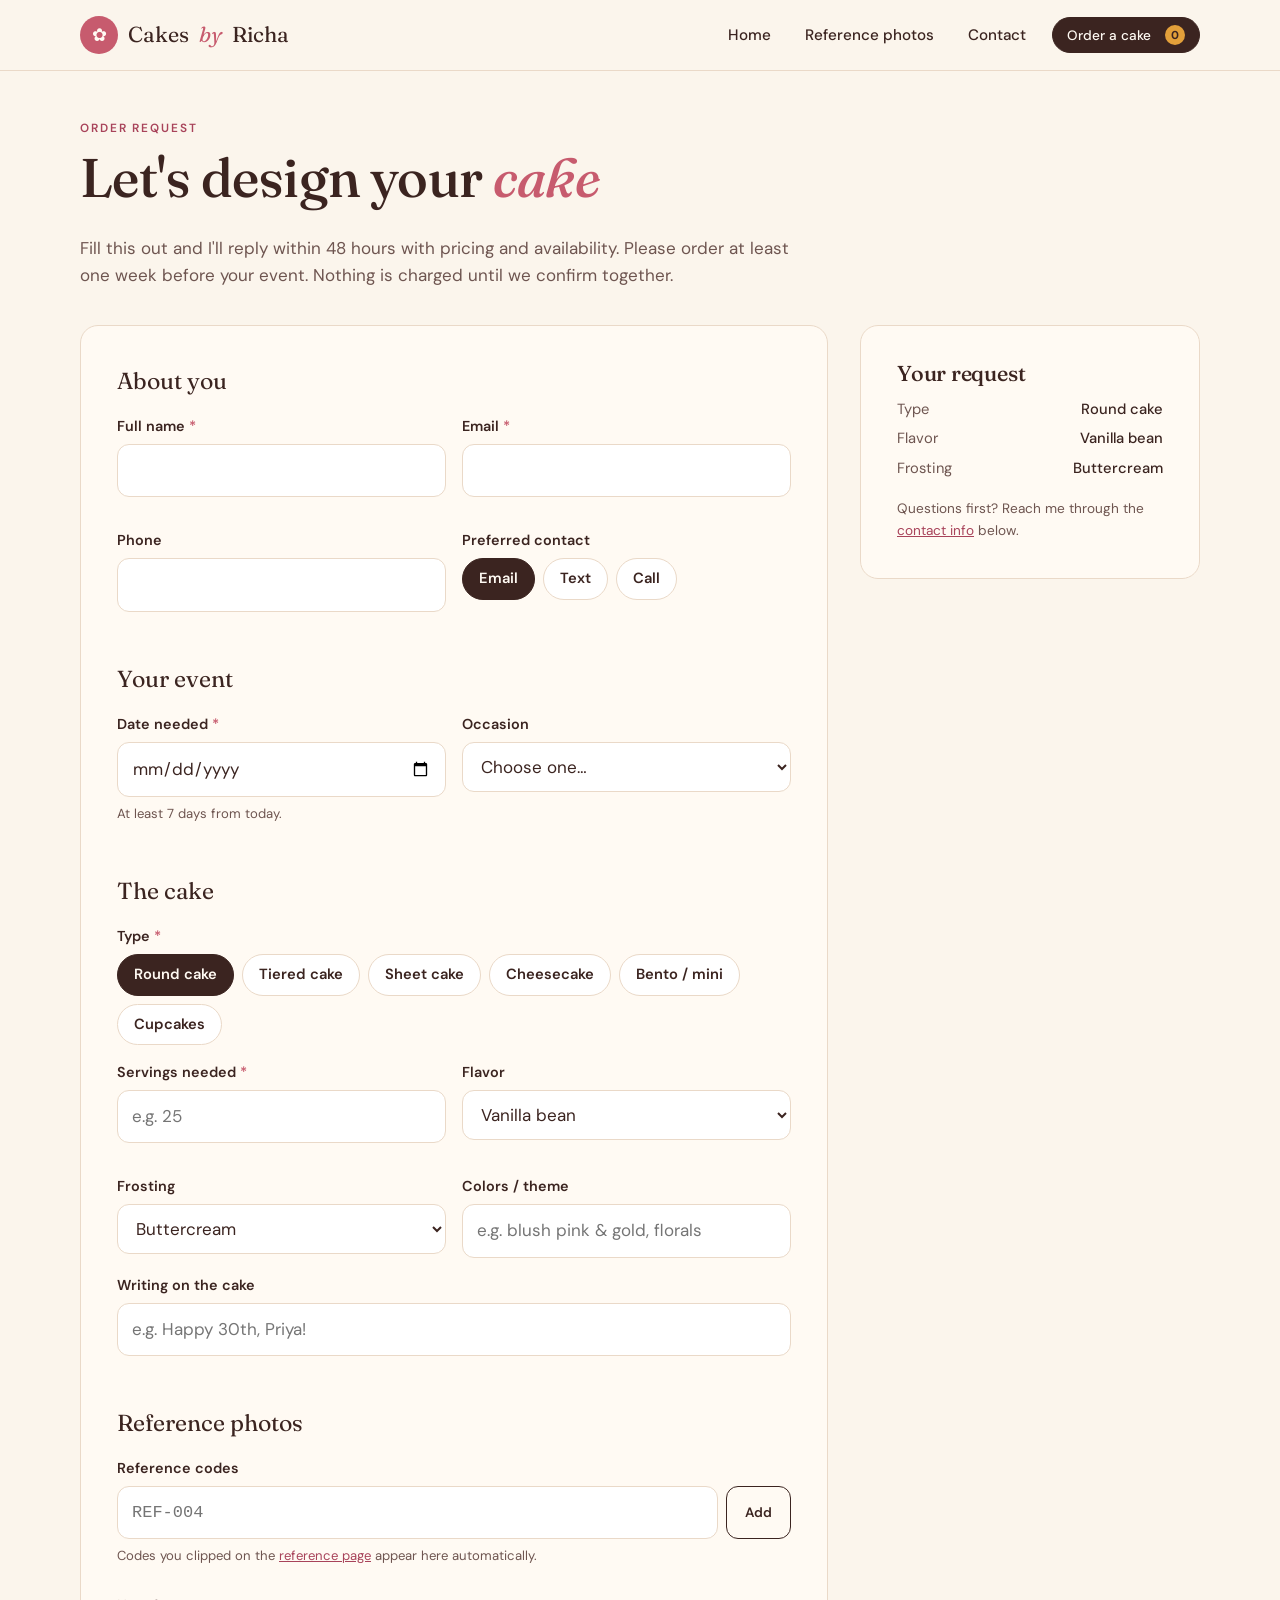
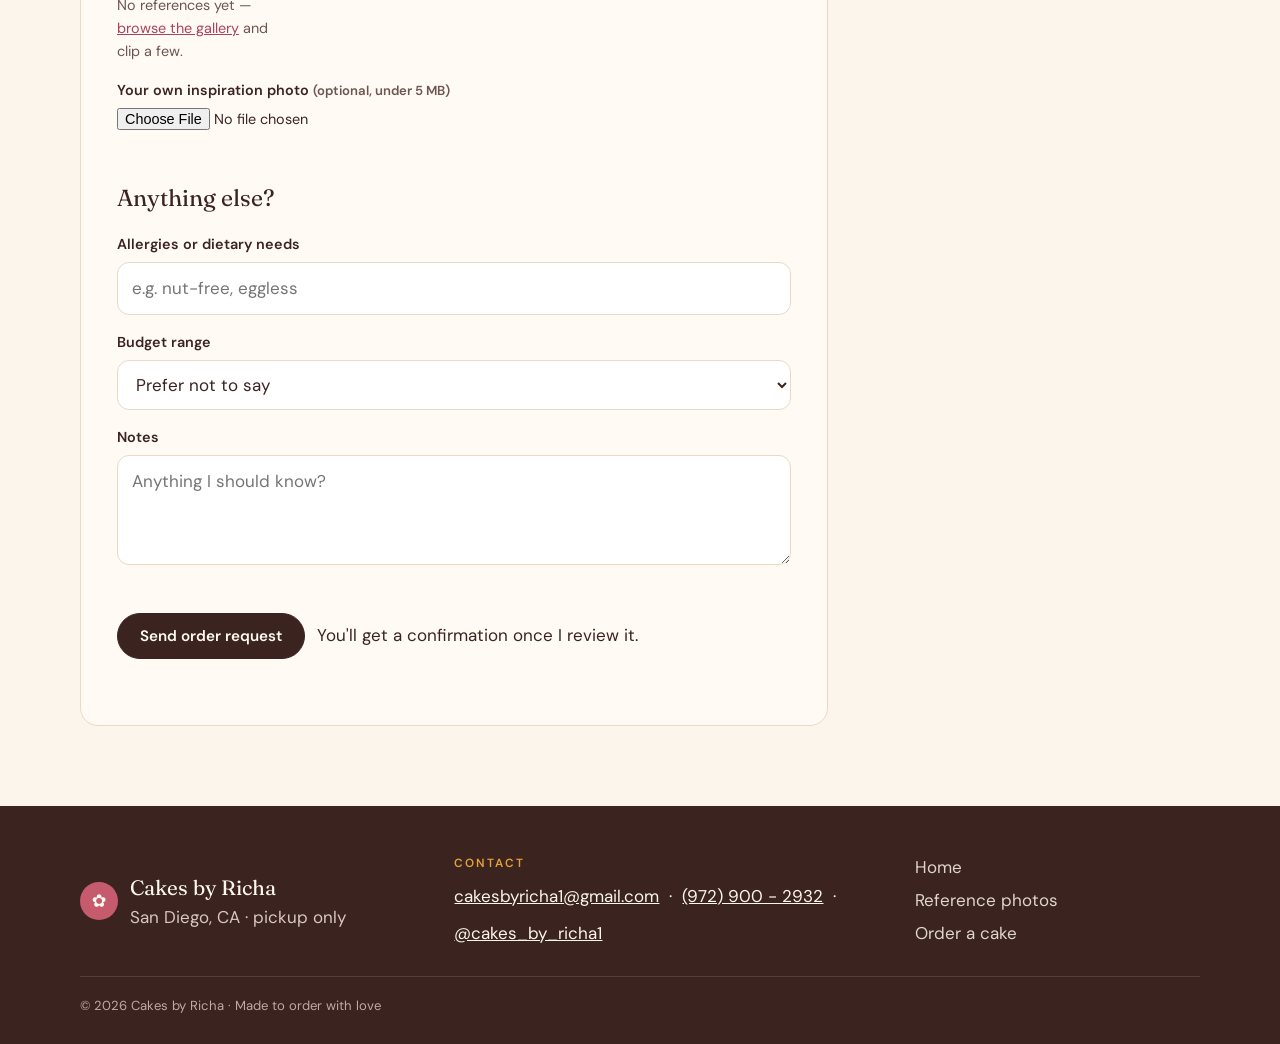
==== order.html @ 5f23ed57 "cake order site" ====
<!doctype html>
<html lang="en">
<head>
  <meta charset="utf-8">
  <meta name="viewport" content="width=device-width, initial-scale=1">
  <title>Order a Cake · Cakes by Richa</title>
  <link rel="preconnect" href="https://fonts.googleapis.com">
  <link rel="preconnect" href="https://fonts.gstatic.com" crossorigin>
  <link href="https://fonts.googleapis.com/css2?family=DM+Sans:wght@400;500;600;700&family=Fraunces:ital,opsz,wght@0,9..144,400;0,9..144,500;1,9..144,400;1,9..144,500&display=swap" rel="stylesheet">
  <link rel="stylesheet" href="css/style.css">
</head>
<body>
  <a class="skip" href="#main">Skip to content</a>
  <header class="site-header">
    <div class="wrap header-inner">
      <a class="logo" href="index.html"><span class="logo-mark" aria-hidden="true">✿</span>Cakes <em>by</em> Richa</a>
      <button class="nav-toggle" aria-expanded="false" aria-controls="nav">Menu</button>
      <nav class="site-nav" id="nav" aria-label="Main">
        <a href="index.html">Home</a>
        <a href="references.html">Reference photos</a>
        <a href="#contact">Contact</a>
        <a class="btn small" href="order.html">Order a cake <span class="badge" data-clip-count hidden>0</span></a>
      </nav>
    </div>
  </header>

  <main id="main" class="wrap">
    <div class="page-head">
      <p class="eyebrow">Order request</p>
      <h1 style="font-size:clamp(2.2rem,5vw,3.4rem)">Let's design your <em class="flourish">cake</em></h1>
      <p class="muted" style="max-width:60ch">Fill this out and I'll reply within 48 hours with pricing and availability. Please order at least one week before your event. Nothing is charged until we confirm together.</p>
    </div>

    <div class="order-layout" style="margin-top:28px">
      <form class="card" id="order-form" method="POST" enctype="multipart/form-data" novalidate>
        <!-- FormSubmit settings (action is set from js/config.js) -->
        <input type="hidden" name="_subject" value="New cake order request">
        <input type="hidden" name="_template" value="table">
        <input type="hidden" name="_captcha" value="true">
        <input type="hidden" name="_next" id="next-url">
        <input type="text" name="_honey" style="display:none" tabindex="-1" autocomplete="off">
        <input type="hidden" name="Reference codes" id="ref-codes-hidden">
        <input type="hidden" name="AI design prompt" id="ai-prompt-hidden">

        <fieldset>
          <legend>About you</legend>
          <div class="grid-2">
            <div class="field"><label for="name">Full name <span class="req">*</span></label><input id="name" name="Name" type="text" autocomplete="name" required></div>
            <div class="field"><label for="email">Email <span class="req">*</span></label><input id="email" name="email" type="email" autocomplete="email" required></div>
            <div class="field"><label for="phone">Phone</label><input id="phone" name="Phone" type="tel" autocomplete="tel"></div>
            <div class="field">
              <span class="label">Preferred contact</span>
              <div class="pill-group">
                <label><input type="radio" name="Preferred contact" value="Email" checked><span>Email</span></label>
                <label><input type="radio" name="Preferred contact" value="Text"><span>Text</span></label>
                <label><input type="radio" name="Preferred contact" value="Call"><span>Call</span></label>
              </div>
            </div>
          </div>
        </fieldset>

        <fieldset>
          <legend>Your event</legend>
          <div class="grid-2">
            <div class="field"><label for="date">Date needed <span class="req">*</span></label><input id="date" name="Date needed" type="date" required><span class="hint">At least 7 days from today.</span></div>
            <div class="field">
              <label for="occasion">Occasion</label>
              <select id="occasion" name="Occasion">
                <option value="">Choose one…</option>
                <option>Birthday</option><option>Wedding</option><option>Engagement</option>
                <option>Baby shower</option><option>Graduation</option><option>Anniversary</option>
                <option>Diwali / Dashain / festival</option><option>Just because</option><option>Other</option>
              </select>
            </div>
          </div>
        </fieldset>

        <fieldset>
          <legend>The cake</legend>
          <div class="field">
            <span class="label">Type <span class="req">*</span></span>
            <div class="pill-group" id="type-group">
              <label><input type="radio" name="Cake type" value="Round cake" checked><span>Round cake</span></label>
              <label><input type="radio" name="Cake type" value="Tiered cake"><span>Tiered cake</span></label>
              <label><input type="radio" name="Cake type" value="Sheet cake"><span>Sheet cake</span></label>
              <label><input type="radio" name="Cake type" value="Cheesecake"><span>Cheesecake</span></label>
              <label><input type="radio" name="Cake type" value="Bento / mini"><span>Bento / mini</span></label>
              <label><input type="radio" name="Cake type" value="Cupcakes"><span>Cupcakes</span></label>
            </div>
          </div>
          <div class="grid-2">
            <div class="field"><label for="servings">Servings needed <span class="req">*</span></label><input id="servings" name="Servings" type="number" min="1" placeholder="e.g. 25" required></div>
            <div class="field">
              <label for="flavor">Flavor</label>
              <select id="flavor" name="Flavor">
                <option>Vanilla bean</option><option>Chocolate fudge</option><option>Red velvet</option>
                <option>Gulab jamun</option><option>Ras malai</option><option>Mango</option>
                <option>Pistachio cardamom</option><option>Funfetti</option><option>Other (describe below)</option>
              </select>
            </div>
            <div class="field">
              <label for="frosting">Frosting</label>
              <select id="frosting" name="Frosting">
                <option>Buttercream</option><option>Whipped cream</option><option>Cream cheese</option>
                <option>Chocolate ganache</option><option>Not sure — your call</option>
              </select>
            </div>
            <div class="field"><label for="colors">Colors / theme</label><input id="colors" name="Colors / theme" type="text" placeholder="e.g. blush pink & gold, florals"></div>
          </div>
          <div class="field"><label for="message">Writing on the cake</label><input id="message" name="Message on cake" type="text" maxlength="60" placeholder="e.g. Happy 30th, Priya!"></div>
        </fieldset>

        <fieldset>
          <legend>Reference photos</legend>
          <div class="field">
            <label for="code-input">Reference codes</label>
            <div class="code-entry">
              <input id="code-input" type="text" placeholder="REF-004" aria-describedby="code-hint">
              <button class="btn small ghost" type="button" id="code-add">Add</button>
            </div>
            <span class="hint" id="code-hint">Codes you clipped on the <a href="references.html">reference page</a> appear here automatically.</span>
            <div class="ref-chips" id="ref-chips"></div>
          </div>
          <div class="field">
            <label for="inspiration">Your own inspiration photo <span class="hint">(optional, under 5&nbsp;MB)</span></label>
            <input id="inspiration" name="attachment" type="file" accept="image/*">
          </div>
        </fieldset>

        <fieldset id="ai-section" hidden>
          <legend>AI design preview <span class="hint" style="font-family:var(--body);font-size:.85rem">· beta</span></legend>
          <div class="ai-box">
            <h3>✨ See it before it's baked</h3>
            <p class="muted" style="font-size:.95rem">Describe your dream cake. The preview blends your words with your reference photos and the details above. It's a mock-up for inspiration — the real cake is hand-decorated and may differ.</p>
            <div class="field" style="margin-top:14px">
              <label for="ai-prompt">Describe the design</label>
              <textarea id="ai-prompt" placeholder="Two tiers, the rosettes from REF-001 on the bottom tier, gold drip on top, fresh marigolds cascading down one side…"></textarea>
            </div>
            <div class="submit-row">
              <button class="btn saffron" type="button" id="ai-go">Generate preview</button>
              <span class="hint" id="ai-left"></span>
            </div>
            <p class="ai-status" id="ai-status" role="status"></p>
            <div class="ai-result" id="ai-result" hidden>
              <img id="ai-img" alt="AI-generated cake design preview">
              <div class="submit-row">
                <button class="btn small" type="button" id="ai-attach">Attach this design to my order</button>
                <a class="btn small ghost" id="ai-download" download="cake-design.png">Download</a>
                <span class="attached-flag" id="ai-attached" hidden>✓ Attached</span>
              </div>
            </div>
            <input type="file" name="attachment_ai_design" id="ai-file" hidden>
          </div>
        </fieldset>

        <fieldset>
          <legend>Anything else?</legend>
          <div class="field"><label for="allergies">Allergies or dietary needs</label><input id="allergies" name="Allergies / dietary" type="text" placeholder="e.g. nut-free, eggless"></div>
          <div class="field"><label for="budget">Budget range</label>
            <select id="budget" name="Budget">
              <option value="">Prefer not to say</option><option>Under $75</option><option>$75 – $150</option>
              <option>$150 – $300</option><option>$300+</option>
            </select>
          </div>
          <div class="field"><label for="notes">Notes</label><textarea id="notes" name="Notes" placeholder="Anything I should know?"></textarea></div>
        </fieldset>

        <div class="submit-row">
          <button class="btn" type="submit">Send order request</button>
          <span class="hint">You'll get a confirmation once I review it.</span>
        </div>
        <p class="ai-status err" id="form-error" role="alert"></p>
      </form>

      <aside class="card summary" aria-label="Order summary">
        <h3>Your request</h3>
        <dl id="summary"></dl>
        <p class="muted" style="font-size:.85rem;margin-top:18px">Questions first? Reach me through the <a href="#contact">contact info</a> below.</p>
      </aside>
    </div>
  </main>

  <footer id="site-footer"></footer>

  <script src="js/config.js"></script>
  <script src="js/references-data.js"></script>
  <script src="js/common.js"></script>
  <script src="js/order.js"></script>
</body>
</html>
---- css/style.css ----
/* ===== Cakes by Richa ===== */
:root {
  --cream: #fbf5ec;
  --paper: #fffaf3;
  --cocoa: #3b2420;
  --cocoa-soft: #6e5550;
  --rose: #c75b6e;
  --rose-deep: #a8435a;
  --blush: #f4d9d6;
  --saffron: #e3a03a;
  --pistachio: #a9b98a;
  --line: #ead9c8;
  --radius: 18px;
  --shadow: 0 1px 2px rgba(59,36,32,.06), 0 12px 32px -12px rgba(59,36,32,.18);
  --display: "Fraunces", Georgia, serif;
  --body: "DM Sans", system-ui, -apple-system, sans-serif;
}
* { box-sizing: border-box; }
html { scroll-behavior: smooth; }
body {
  margin: 0; background: var(--cream); color: var(--cocoa);
  font-family: var(--body); font-size: 17px; line-height: 1.6;
  -webkit-font-smoothing: antialiased;
}
img { max-width: 100%; display: block; }
a { color: var(--rose-deep); }
h1, h2, h3 { font-family: var(--display); font-weight: 500; line-height: 1.1; margin: 0 0 .5em; letter-spacing: -.01em; }
h1 { font-size: clamp(2.6rem, 6vw, 4.6rem); }
h2 { font-size: clamp(1.9rem, 3.6vw, 2.7rem); }
h3 { font-size: 1.35rem; }
em.flourish { font-style: italic; color: var(--rose); }
.eyebrow { text-transform: uppercase; letter-spacing: .16em; font-size: .74rem; font-weight: 600; color: var(--rose-deep); margin: 0 0 .6rem; }
.muted { color: var(--cocoa-soft); margin: 0; }
.wrap { width: min(1120px, 100% - 32px); margin-inline: auto; }
.section { padding: clamp(56px, 9vw, 104px) 0; }
.skip { position: absolute; left: -999px; }
.skip:focus { left: 16px; top: 16px; background: var(--paper); padding: 8px 12px; z-index: 99; }
:focus-visible { outline: 3px solid var(--saffron); outline-offset: 3px; border-radius: 6px; }

/* ---- Header ---- */
.site-header {
  position: sticky; top: 0; z-index: 40;
  background: color-mix(in srgb, var(--cream) 88%, transparent);
  backdrop-filter: blur(10px); border-bottom: 1px solid var(--line);
}
.header-inner { display: flex; align-items: center; justify-content: space-between; height: 70px; }
.logo { display: flex; align-items: center; gap: 10px; text-decoration: none; color: var(--cocoa); font-family: var(--display); font-size: 1.35rem; }
.logo-mark { display: grid; place-items: center; width: 38px; height: 38px; border-radius: 50%; background: var(--rose); color: var(--paper); font-size: 1.1rem; }
.logo em { color: var(--rose); }
.site-nav { display: flex; gap: 6px; align-items: center; }
.site-nav a { text-decoration: none; color: var(--cocoa); padding: 8px 14px; border-radius: 999px; font-weight: 500; font-size: .95rem; }
.site-nav a:hover { background: var(--blush); }
.site-nav a[aria-current="page"] { background: var(--cocoa); color: var(--paper); }
.site-nav .btn { margin-left: 6px; }
.badge { display: inline-grid; place-items: center; min-width: 20px; height: 20px; padding: 0 6px; margin-left: 6px; border-radius: 999px; background: var(--saffron); color: var(--cocoa); font-size: .72rem; font-weight: 700; }
.nav-toggle { display: none; background: none; border: 1px solid var(--line); border-radius: 10px; padding: 8px 12px; font: inherit; color: var(--cocoa); }
@media (max-width: 760px) {
  .nav-toggle { display: block; }
  .site-nav { display: none; position: absolute; top: 70px; left: 0; right: 0; flex-direction: column; align-items: stretch; padding: 12px 16px 20px; background: var(--cream); border-bottom: 1px solid var(--line); }
  .nav-open .site-nav { display: flex; }
  .site-nav .btn { margin: 6px 0 0; }
}

/* ---- Buttons ---- */
.btn {
  display: inline-flex; align-items: center; justify-content: center; gap: 8px;
  padding: 12px 22px; border-radius: 999px; border: 1.5px solid var(--cocoa);
  background: var(--cocoa); color: var(--paper); font: 600 .95rem var(--body);
  text-decoration: none; cursor: pointer; transition: transform .15s, background .15s;
}
.btn:hover { transform: translateY(-1px); background: var(--rose-deep); border-color: var(--rose-deep); }
.btn.ghost { background: transparent; color: var(--cocoa); }
.btn.ghost:hover { background: var(--blush); }
.btn.small { padding: 7px 14px; font-size: .85rem; }
.btn.saffron { background: var(--saffron); border-color: var(--saffron); color: var(--cocoa); }
.btn[disabled] { opacity: .55; cursor: wait; transform: none; }
.site-nav a.btn { color: var(--paper); }
.site-nav a.btn:hover { background: var(--rose-deep); }

/* ---- Hero ---- */
.hero { padding: clamp(48px, 8vw, 96px) 0 clamp(40px, 6vw, 72px); position: relative; overflow: hidden; }
.hero-grid { display: grid; grid-template-columns: 1.1fr .9fr; gap: clamp(24px, 5vw, 64px); align-items: center; }
.hero p.lede { font-size: 1.18rem; color: var(--cocoa-soft); max-width: 34ch; }
.hero-actions { display: flex; gap: 12px; flex-wrap: wrap; margin-top: 28px; }
.hero-art { position: relative; aspect-ratio: 1; }
.hero-art .plate { position: absolute; inset: 6%; border-radius: 50%; background: radial-gradient(circle at 50% 40%, var(--blush), #ecc4c0 70%); }
.hero-art img { position: absolute; inset: 14%; width: 72%; height: 72%; object-fit: cover; border-radius: 50%; box-shadow: var(--shadow); }
.hero-art .sticker { position: absolute; right: 0; bottom: 8%; background: var(--saffron); color: var(--cocoa); font-family: var(--display); font-style: italic; padding: 14px 18px; border-radius: 50%; width: 120px; height: 120px; display: grid; place-items: center; text-align: center; line-height: 1.15; transform: rotate(-10deg); box-shadow: var(--shadow); }
@media (max-width: 800px) { .hero-grid { grid-template-columns: 1fr; } .hero-art { max-width: 380px; margin: 0 auto; } }

/* ---- Cards / grids ---- */
.how { display: grid; grid-template-columns: repeat(3, 1fr); gap: 20px; margin-top: 36px; }
.how li { list-style: none; background: var(--paper); border: 1px solid var(--line); border-radius: var(--radius); padding: 28px; }
.how .num { font-family: var(--display); font-size: 2.4rem; color: var(--rose); font-style: italic; line-height: 1; }
.how ol, ol.how { padding: 0; margin-top: 36px; }
@media (max-width: 760px) { .how { grid-template-columns: 1fr; } }

.flavors { display: flex; flex-wrap: wrap; gap: 10px; margin-top: 24px; }
.flavors span { padding: 8px 16px; border-radius: 999px; background: var(--paper); border: 1px solid var(--line); font-size: .95rem; }
.band { background: var(--cocoa); color: var(--cream); }
.band h2 { color: var(--paper); }
.band .eyebrow { color: var(--saffron); }
.band .muted { color: #d9c7c0; }
.split { display: grid; grid-template-columns: 1fr 1fr; gap: 48px; align-items: center; }
@media (max-width: 760px) { .split { grid-template-columns: 1fr; } }
.peek { display: grid; grid-template-columns: repeat(3, 1fr); gap: 12px; }
.peek img { border-radius: 14px; aspect-ratio: 1; object-fit: cover; }

/* ---- Reference gallery ---- */
.page-head { padding: 48px 0 8px; }
.toolbar { display: flex; flex-wrap: wrap; gap: 10px; align-items: center; margin: 24px 0 28px; }
.chip-filter { padding: 8px 16px; border-radius: 999px; border: 1px solid var(--line); background: var(--paper); font: 500 .9rem var(--body); color: var(--cocoa); cursor: pointer; }
.chip-filter[aria-pressed="true"] { background: var(--cocoa); color: var(--paper); border-color: var(--cocoa); }
.search { margin-left: auto; padding: 9px 16px; border-radius: 999px; border: 1px solid var(--line); background: var(--paper); font: inherit; min-width: 220px; }
@media (max-width: 600px) { .search { margin-left: 0; width: 100%; } }
.gallery { display: grid; grid-template-columns: repeat(auto-fill, minmax(240px, 1fr)); gap: 22px; padding-bottom: 120px; }
.ref-card { background: var(--paper); border: 1px solid var(--line); border-radius: var(--radius); overflow: hidden; display: flex; flex-direction: column; transition: box-shadow .2s, border-color .2s; }
.ref-card:hover { box-shadow: var(--shadow); }
.ref-card.clipped { border-color: var(--rose); box-shadow: 0 0 0 2px var(--rose); }
.ref-card figure { margin: 0; position: relative; aspect-ratio: 4/5; background: var(--blush); }
.ref-card figure img { width: 100%; height: 100%; object-fit: cover; }
.ref-code { position: absolute; top: 12px; left: 12px; background: var(--paper); color: var(--cocoa); font: 700 .78rem/1 ui-monospace, "SF Mono", Menlo, monospace; letter-spacing: .06em; padding: 7px 10px; border-radius: 8px; }
.ref-body { padding: 16px 18px 18px; display: flex; flex-direction: column; gap: 4px; flex: 1; }
.ref-body h3 { font-size: 1.12rem; margin: 0; }
.ref-body .muted { font-size: .9rem; }
.ref-actions { display: flex; gap: 8px; margin-top: auto; padding-top: 12px; }
.clip-btn { flex: 1; }
.clip-btn[aria-pressed="true"] { background: var(--rose); border-color: var(--rose); color: var(--paper); }

.tray {
  position: fixed; left: 50%; bottom: 20px; transform: translate(-50%, 140%);
  display: flex; align-items: center; gap: 14px; background: var(--cocoa); color: var(--cream);
  padding: 10px 10px 10px 20px; border-radius: 999px; box-shadow: 0 18px 40px -12px rgba(0,0,0,.4);
  transition: transform .3s ease; z-index: 50; max-width: calc(100% - 32px);
}
.tray.show { transform: translate(-50%, 0); }
.tray .codes { font: 600 .82rem ui-monospace, Menlo, monospace; white-space: nowrap; overflow: hidden; text-overflow: ellipsis; max-width: 40vw; color: var(--saffron); }
.tray button.link { background: none; border: 0; color: #d9c7c0; font: inherit; cursor: pointer; text-decoration: underline; font-size: .85rem; }

/* ---- Order form ---- */
.order-layout { display: grid; grid-template-columns: 1fr 340px; gap: 32px; align-items: start; padding-bottom: 80px; }
@media (max-width: 900px) { .order-layout { grid-template-columns: 1fr; } }
.card { background: var(--paper); border: 1px solid var(--line); border-radius: var(--radius); padding: clamp(20px, 4vw, 36px); }
fieldset { border: 0; padding: 0; margin: 0 0 32px; }
legend { font-family: var(--display); font-size: 1.45rem; padding: 0; margin-bottom: 16px; }
.grid-2 { display: grid; grid-template-columns: 1fr 1fr; gap: 16px; }
@media (max-width: 600px) { .grid-2 { grid-template-columns: 1fr; } }
.field { display: flex; flex-direction: column; gap: 6px; margin-bottom: 16px; }
.field label, .label { font-weight: 600; font-size: .9rem; }
.field .hint { font-size: .82rem; color: var(--cocoa-soft); }
input[type=text], input[type=email], input[type=tel], input[type=date], input[type=number], select, textarea {
  width: 100%; padding: 12px 14px; border-radius: 12px; border: 1.5px solid var(--line);
  background: #fff; font: inherit; color: var(--cocoa);
}
input:focus, select:focus, textarea:focus { outline: none; border-color: var(--rose); box-shadow: 0 0 0 3px var(--blush); }
textarea { min-height: 110px; resize: vertical; }
.req { color: var(--rose); }
.pill-group { display: flex; flex-wrap: wrap; gap: 8px; }
.pill-group label { cursor: pointer; }
.pill-group input { position: absolute; opacity: 0; pointer-events: none; }
.pill-group span { display: inline-block; padding: 8px 16px; border-radius: 999px; border: 1.5px solid var(--line); background: #fff; font-size: .92rem; }
.pill-group input:checked + span { background: var(--cocoa); color: var(--paper); border-color: var(--cocoa); }
.pill-group input:focus-visible + span { outline: 3px solid var(--saffron); outline-offset: 2px; }

.code-entry { display: flex; gap: 8px; }
.code-entry input { font-family: ui-monospace, Menlo, monospace; text-transform: uppercase; }
.ref-chips { display: grid; grid-template-columns: repeat(auto-fill, minmax(150px, 1fr)); gap: 10px; margin-top: 12px; }
.ref-chip { display: flex; align-items: center; gap: 10px; background: #fff; border: 1.5px solid var(--line); border-radius: 12px; padding: 6px 8px 6px 6px; }
.ref-chip img { width: 44px; height: 44px; object-fit: cover; border-radius: 8px; background: var(--blush); }
.ref-chip .c { font: 700 .78rem ui-monospace, Menlo, monospace; }
.ref-chip .t { font-size: .76rem; color: var(--cocoa-soft); line-height: 1.2; }
.ref-chip button { margin-left: auto; border: 0; background: none; font-size: 1.1rem; color: var(--cocoa-soft); cursor: pointer; padding: 2px 6px; }
.ref-chip.unknown { border-style: dashed; }
.empty-note { font-size: .9rem; color: var(--cocoa-soft); margin: 10px 0 0; }

.ai-box { border: 1.5px dashed var(--saffron); background: #fff8ec; border-radius: var(--radius); padding: 22px; }
.ai-box h3 { display: flex; align-items: center; gap: 8px; }
.ai-result { margin-top: 16px; display: grid; gap: 12px; }
.ai-result img { border-radius: 14px; border: 1px solid var(--line); background: #fff; }
.ai-status { font-size: .9rem; color: var(--cocoa-soft); min-height: 1.4em; margin: 10px 0 0; }
.ai-status.err { color: #b3261e; }
.spinner { width: 16px; height: 16px; border: 2px solid currentColor; border-right-color: transparent; border-radius: 50%; display: inline-block; animation: spin .8s linear infinite; vertical-align: -3px; }
@keyframes spin { to { transform: rotate(360deg); } }
.attached-flag { font-size: .85rem; color: #3f6b2f; font-weight: 600; }

.summary { position: sticky; top: 90px; }
.summary h3 { margin-bottom: 12px; }
.summary dl { margin: 0; display: grid; grid-template-columns: auto 1fr; gap: 6px 14px; font-size: .92rem; }
.summary dt { color: var(--cocoa-soft); }
.summary dd { margin: 0; text-align: right; font-weight: 500; overflow-wrap: anywhere; }
.submit-row { display: flex; gap: 12px; align-items: center; flex-wrap: wrap; }

/* ---- Footer ---- */
footer { background: var(--cocoa); color: var(--cream); margin-top: 0; }
.footer-inner { display: grid; grid-template-columns: 1.2fr 1.5fr 1fr; gap: 32px; padding: 48px 0 28px; width: min(1120px, 100% - 32px); margin: 0 auto; }
.footer-brand { display: flex; gap: 12px; align-items: center; }
.footer-name { font-family: var(--display); font-size: 1.3rem; margin: 0; }
footer .muted { color: #d9c7c0; }
footer .eyebrow { color: var(--saffron); }
footer a { color: var(--cream); }
.contact-links { display: flex; flex-wrap: wrap; gap: 10px; margin: 0; }
.footer-nav { display: flex; flex-direction: column; gap: 6px; }
.footer-nav a { text-decoration: none; opacity: .85; }
.footer-nav a:hover { opacity: 1; text-decoration: underline; }
.footer-fine { width: min(1120px, 100% - 32px); margin: 0 auto; padding: 18px 0 28px; border-top: 1px solid rgba(255,255,255,.12); font-size: .82rem; color: #bfa9a2; }
@media (max-width: 760px) { .footer-inner { grid-template-columns: 1fr; } }

/* fixes */
.band .flavors span { background: transparent; color: var(--cream); border-color: rgba(255,250,243,.28); }
.code-entry { align-items: stretch; }
.code-entry .btn { border-radius: 12px; padding-inline: 18px; }
input[type=file] { font: inherit; font-size: .9rem; }
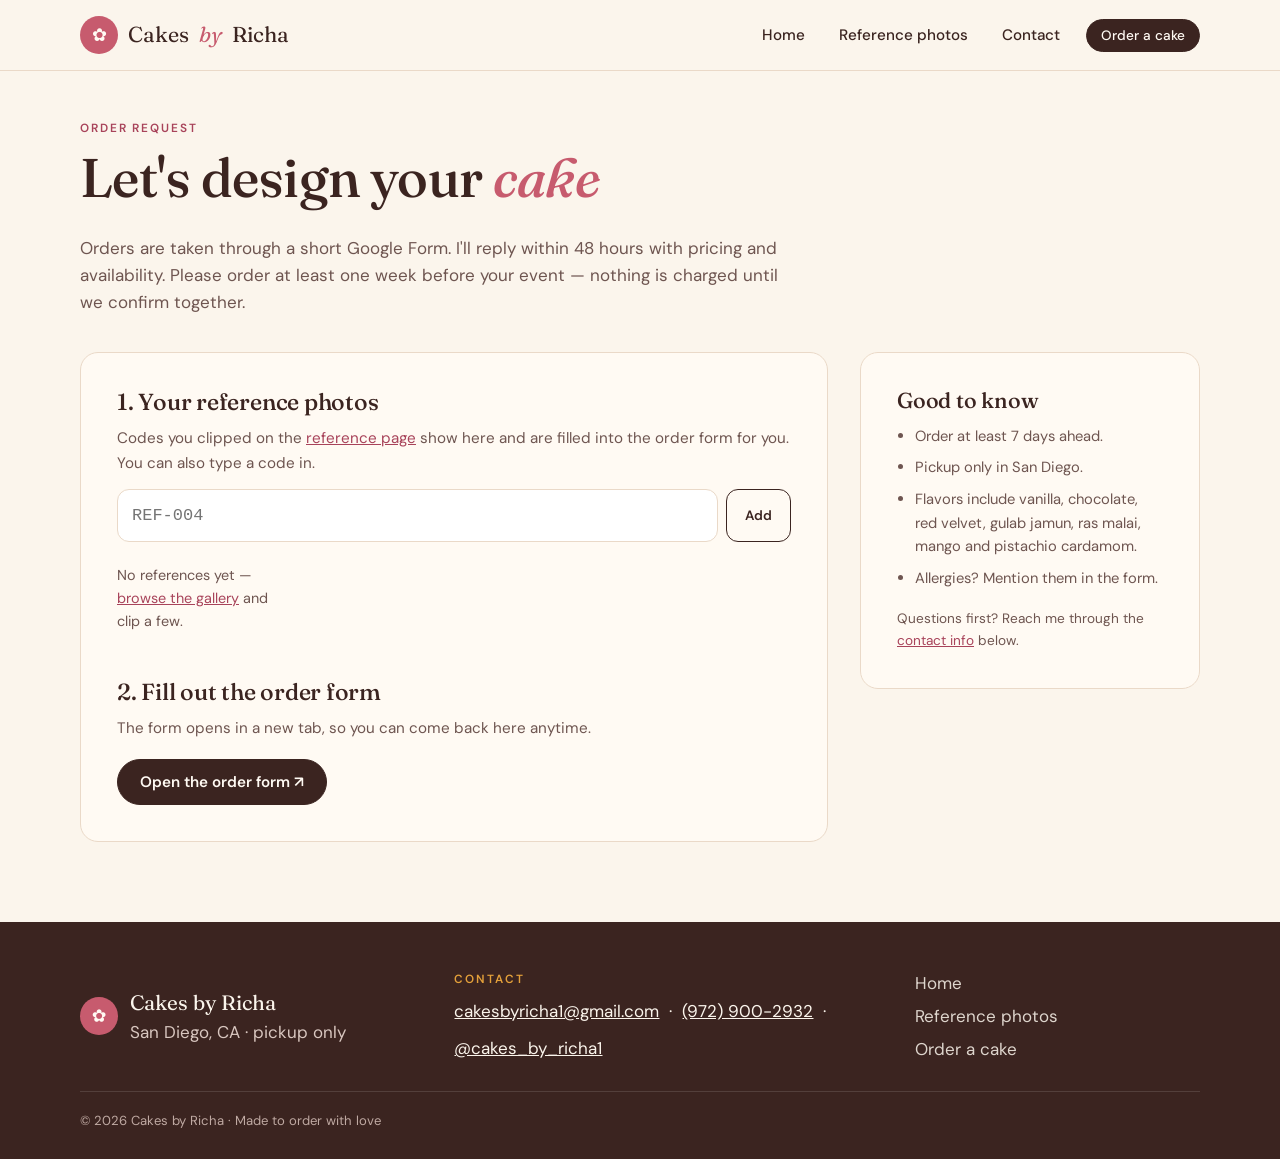
==== commit 7ef82feb: "update website" ====
--- a/order.html
+++ b/order.html
@@ -28,110 +28,28 @@
     <div class="page-head">
       <p class="eyebrow">Order request</p>
       <h1 style="font-size:clamp(2.2rem,5vw,3.4rem)">Let's design your <em class="flourish">cake</em></h1>
-      <p class="muted" style="max-width:60ch">Fill this out and I'll reply within 48 hours with pricing and availability. Please order at least one week before your event. Nothing is charged until we confirm together.</p>
+      <p class="muted" style="max-width:60ch">Orders are taken through a short Google Form. I'll reply within 48 hours with pricing and availability. Please order at least one week before your event — nothing is charged until we confirm together.</p>
     </div>
 
     <div class="order-layout" style="margin-top:28px">
-      <form class="card" id="order-form" method="POST" enctype="multipart/form-data" novalidate>
-        <!-- FormSubmit settings (action is set from js/config.js) -->
-        <input type="hidden" name="_subject" value="New cake order request">
-        <input type="hidden" name="_template" value="table">
-        <input type="hidden" name="_captcha" value="true">
-        <input type="hidden" name="_next" id="next-url">
-        <input type="text" name="_honey" style="display:none" tabindex="-1" autocomplete="off">
-        <input type="hidden" name="Reference codes" id="ref-codes-hidden">
-        <input type="hidden" name="AI design prompt" id="ai-prompt-hidden">
+      <div class="card">
+        <section aria-labelledby="refs-h" style="margin-bottom:32px">
+          <h2 id="refs-h" style="font-size:1.45rem">1. Your reference photos</h2>
+          <p class="muted" style="font-size:.95rem;margin-bottom:14px">Codes you clipped on the <a href="references.html">reference page</a> show here and are filled into the order form for you. You can also type a code in.</p>
+          <div class="code-entry">
+            <input id="code-input" type="text" placeholder="REF-004" aria-label="Add a reference code">
+            <button class="btn small ghost" type="button" id="code-add">Add</button>
+          </div>
+          <div class="ref-chips" id="ref-chips"></div>
+          <div class="submit-row" style="margin-top:14px">
+            <button class="btn small ghost" type="button" id="copy-codes" hidden>Copy codes</button>
+          </div>
+        </section>
 
-        <fieldset>
-          <legend>About you</legend>
-          <div class="grid-2">
-            <div class="field"><label for="name">Full name <span class="req">*</span></label><input id="name" name="Name" type="text" autocomplete="name" required></div>
-            <div class="field"><label for="email">Email <span class="req">*</span></label><input id="email" name="email" type="email" autocomplete="email" required></div>
-            <div class="field"><label for="phone">Phone</label><input id="phone" name="Phone" type="tel" autocomplete="tel"></div>
-            <div class="field">
-              <span class="label">Preferred contact</span>
-              <div class="pill-group">
-                <label><input type="radio" name="Preferred contact" value="Email" checked><span>Email</span></label>
-                <label><input type="radio" name="Preferred contact" value="Text"><span>Text</span></label>
-                <label><input type="radio" name="Preferred contact" value="Call"><span>Call</span></label>
-              </div>
-            </div>
-          </div>
-        </fieldset>
-
-        <fieldset>
-          <legend>Your event</legend>
-          <div class="grid-2">
-            <div class="field"><label for="date">Date needed <span class="req">*</span></label><input id="date" name="Date needed" type="date" required><span class="hint">At least 7 days from today.</span></div>
-            <div class="field">
-              <label for="occasion">Occasion</label>
-              <select id="occasion" name="Occasion">
-                <option value="">Choose one…</option>
-                <option>Birthday</option><option>Wedding</option><option>Engagement</option>
-                <option>Baby shower</option><option>Graduation</option><option>Anniversary</option>
-                <option>Diwali / Dashain / festival</option><option>Just because</option><option>Other</option>
-              </select>
-            </div>
-          </div>
-        </fieldset>
-
-        <fieldset>
-          <legend>The cake</legend>
-          <div class="field">
-            <span class="label">Type <span class="req">*</span></span>
-            <div class="pill-group" id="type-group">
-              <label><input type="radio" name="Cake type" value="Round cake" checked><span>Round cake</span></label>
-              <label><input type="radio" name="Cake type" value="Tiered cake"><span>Tiered cake</span></label>
-              <label><input type="radio" name="Cake type" value="Sheet cake"><span>Sheet cake</span></label>
-              <label><input type="radio" name="Cake type" value="Cheesecake"><span>Cheesecake</span></label>
-              <label><input type="radio" name="Cake type" value="Bento / mini"><span>Bento / mini</span></label>
-              <label><input type="radio" name="Cake type" value="Cupcakes"><span>Cupcakes</span></label>
-            </div>
-          </div>
-          <div class="grid-2">
-            <div class="field"><label for="servings">Servings needed <span class="req">*</span></label><input id="servings" name="Servings" type="number" min="1" placeholder="e.g. 25" required></div>
-            <div class="field">
-              <label for="flavor">Flavor</label>
-              <select id="flavor" name="Flavor">
-                <option>Vanilla bean</option><option>Chocolate fudge</option><option>Red velvet</option>
-                <option>Gulab jamun</option><option>Ras malai</option><option>Mango</option>
-                <option>Pistachio cardamom</option><option>Funfetti</option><option>Other (describe below)</option>
-              </select>
-            </div>
-            <div class="field">
-              <label for="frosting">Frosting</label>
-              <select id="frosting" name="Frosting">
-                <option>Buttercream</option><option>Whipped cream</option><option>Cream cheese</option>
-                <option>Chocolate ganache</option><option>Not sure — your call</option>
-              </select>
-            </div>
-            <div class="field"><label for="colors">Colors / theme</label><input id="colors" name="Colors / theme" type="text" placeholder="e.g. blush pink & gold, florals"></div>
-          </div>
-          <div class="field"><label for="message">Writing on the cake</label><input id="message" name="Message on cake" type="text" maxlength="60" placeholder="e.g. Happy 30th, Priya!"></div>
-        </fieldset>
-
-        <fieldset>
-          <legend>Reference photos</legend>
-          <div class="field">
-            <label for="code-input">Reference codes</label>
-            <div class="code-entry">
-              <input id="code-input" type="text" placeholder="REF-004" aria-describedby="code-hint">
-              <button class="btn small ghost" type="button" id="code-add">Add</button>
-            </div>
-            <span class="hint" id="code-hint">Codes you clipped on the <a href="references.html">reference page</a> appear here automatically.</span>
-            <div class="ref-chips" id="ref-chips"></div>
-          </div>
-          <div class="field">
-            <label for="inspiration">Your own inspiration photo <span class="hint">(optional, under 5&nbsp;MB)</span></label>
-            <input id="inspiration" name="attachment" type="file" accept="image/*">
-          </div>
-        </fieldset>
-
-        <fieldset id="ai-section" hidden>
-          <legend>AI design preview <span class="hint" style="font-family:var(--body);font-size:.85rem">· beta</span></legend>
+        <section id="ai-section" aria-labelledby="ai-h" style="margin-bottom:32px" hidden>
+          <h2 id="ai-h" style="font-size:1.45rem">2. Preview your design <span class="hint" style="font-family:var(--body);font-size:.85rem">· optional, beta</span></h2>
           <div class="ai-box">
-            <h3>✨ See it before it's baked</h3>
-            <p class="muted" style="font-size:.95rem">Describe your dream cake. The preview blends your words with your reference photos and the details above. It's a mock-up for inspiration — the real cake is hand-decorated and may differ.</p>
+            <p class="muted" style="font-size:.95rem">Describe your dream cake. The preview blends your words with your clipped reference photos. It's a mock-up for inspiration — the real cake is hand-decorated and may differ. Download it and upload it in the order form if you'd like to include it.</p>
             <div class="field" style="margin-top:14px">
               <label for="ai-prompt">Describe the design</label>
               <textarea id="ai-prompt" placeholder="Two tiers, the rosettes from REF-001 on the bottom tier, gold drip on top, fresh marigolds cascading down one side…"></textarea>
@@ -144,37 +62,28 @@
             <div class="ai-result" id="ai-result" hidden>
               <img id="ai-img" alt="AI-generated cake design preview">
               <div class="submit-row">
-                <button class="btn small" type="button" id="ai-attach">Attach this design to my order</button>
-                <a class="btn small ghost" id="ai-download" download="cake-design.png">Download</a>
-                <span class="attached-flag" id="ai-attached" hidden>✓ Attached</span>
+                <a class="btn small" id="ai-download" download="cake-design.png">Download design</a>
               </div>
             </div>
-            <input type="file" name="attachment_ai_design" id="ai-file" hidden>
           </div>
-        </fieldset>
+        </section>
 
-        <fieldset>
-          <legend>Anything else?</legend>
-          <div class="field"><label for="allergies">Allergies or dietary needs</label><input id="allergies" name="Allergies / dietary" type="text" placeholder="e.g. nut-free, eggless"></div>
-          <div class="field"><label for="budget">Budget range</label>
-            <select id="budget" name="Budget">
-              <option value="">Prefer not to say</option><option>Under $75</option><option>$75 – $150</option>
-              <option>$150 – $300</option><option>$300+</option>
-            </select>
-          </div>
-          <div class="field"><label for="notes">Notes</label><textarea id="notes" name="Notes" placeholder="Anything I should know?"></textarea></div>
-        </fieldset>
+        <section aria-labelledby="form-h">
+          <h2 id="form-h" style="font-size:1.45rem"><span id="form-step">3</span>. Fill out the order form</h2>
+          <p class="muted" style="font-size:.95rem;margin-bottom:18px">The form opens in a new tab, so you can come back here anytime.</p>
+          <a class="btn" id="form-link" href="#" target="_blank" rel="noopener">Open the order form ↗</a>
+          <p class="ai-status err" id="form-missing" hidden>The order form link hasn't been set up yet — please reach out using the contact info below.</p>
+        </section>
+      </div>
 
-        <div class="submit-row">
-          <button class="btn" type="submit">Send order request</button>
-          <span class="hint">You'll get a confirmation once I review it.</span>
-        </div>
-        <p class="ai-status err" id="form-error" role="alert"></p>
-      </form>
-
-      <aside class="card summary" aria-label="Order summary">
-        <h3>Your request</h3>
-        <dl id="summary"></dl>
+      <aside class="card summary" aria-label="Before you order">
+        <h3>Good to know</h3>
+        <ul class="muted" style="padding-left:18px;font-size:.92rem;display:grid;gap:8px;margin:0">
+          <li>Order at least 7 days ahead.</li>
+          <li>Pickup only in San Diego.</li>
+          <li>Flavors include vanilla, chocolate, red velvet, gulab jamun, ras malai, mango and pistachio cardamom.</li>
+          <li>Allergies? Mention them in the form.</li>
+        </ul>
         <p class="muted" style="font-size:.85rem;margin-top:18px">Questions first? Reach me through the <a href="#contact">contact info</a> below.</p>
       </aside>
     </div>
--- a/css/style.css
+++ b/css/style.css
@@ -210,3 +210,5 @@
 .code-entry { align-items: stretch; }
 .code-entry .btn { border-radius: 12px; padding-inline: 18px; }
 input[type=file] { font: inherit; font-size: .9rem; }
+
+[hidden] { display: none !important; }
